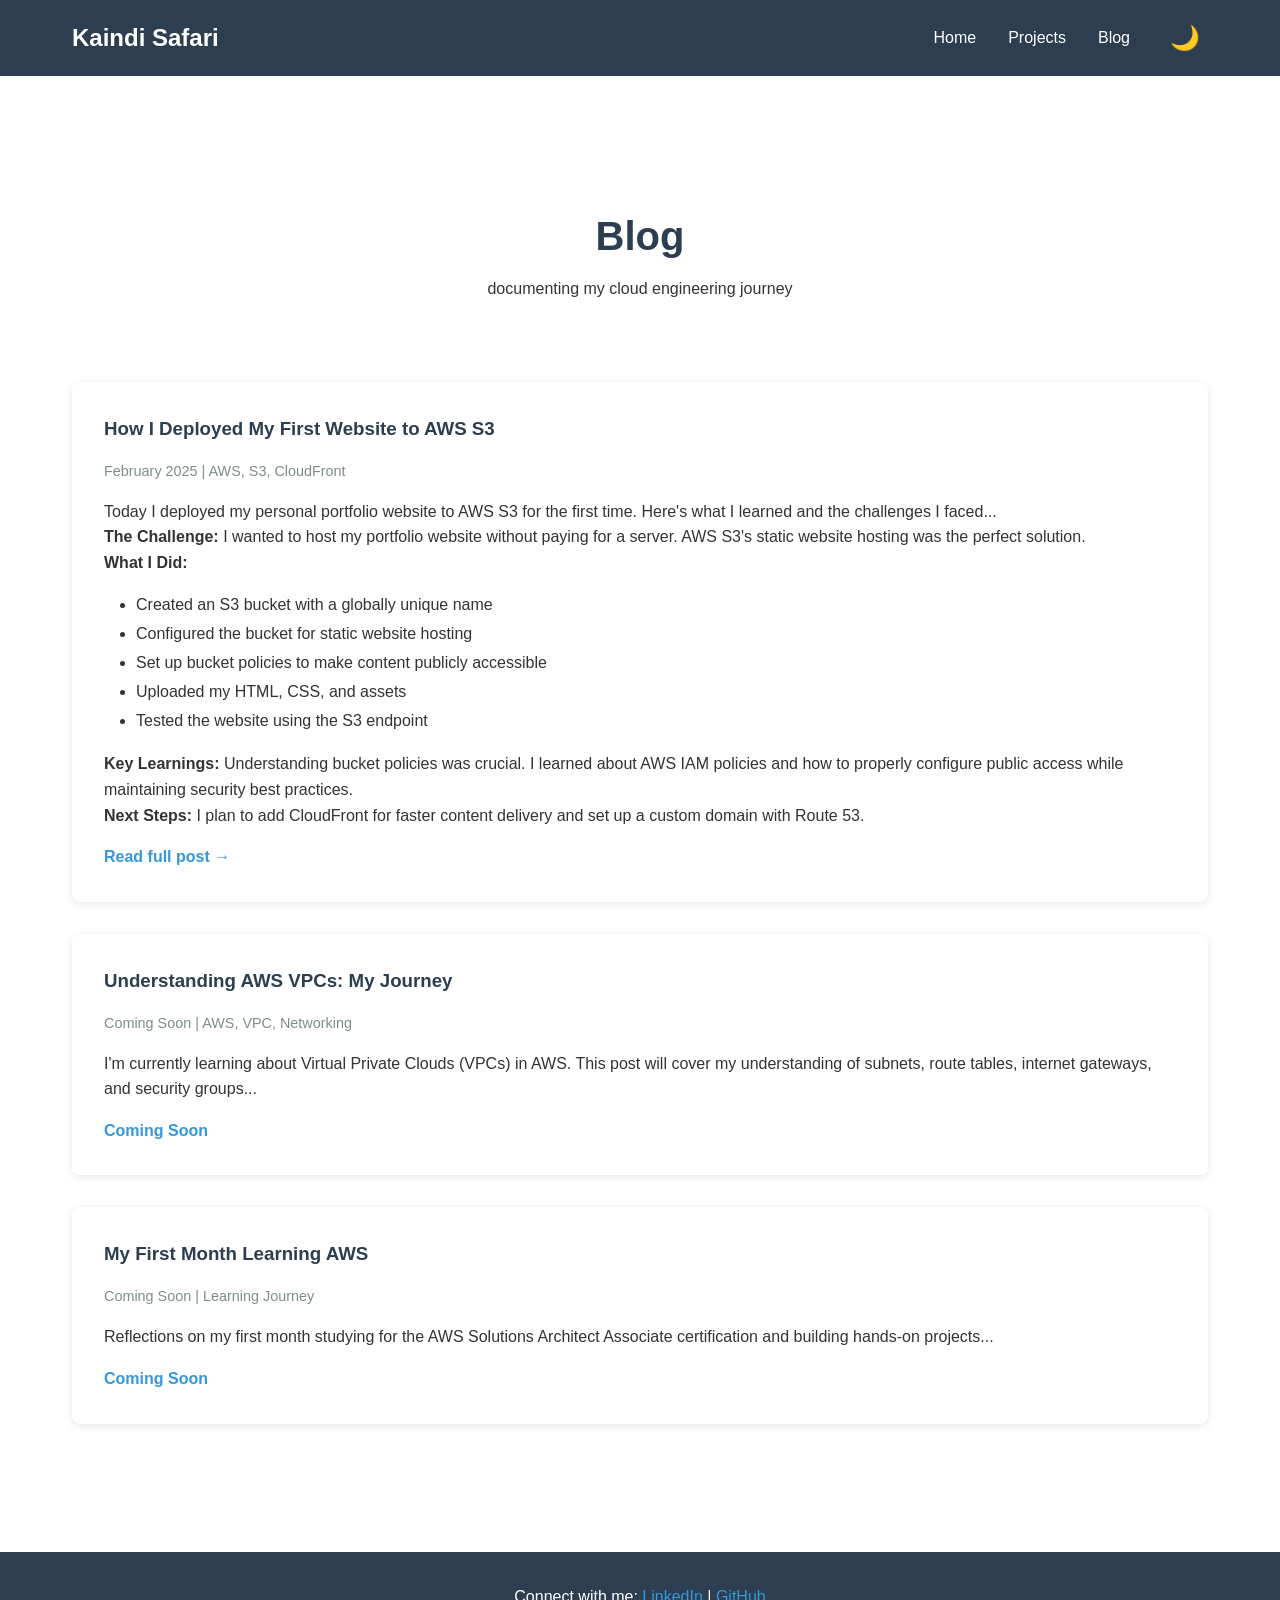
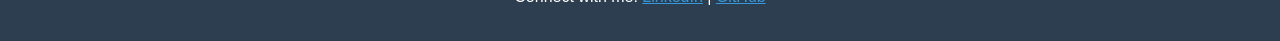
==== blog.html @ 981f3a14 "Initial commit: Portfolio website with dark mode" ====
<!DOCTYPE html>
<html lang="en">
<head>
    <meta charset="UTF-8">
    <meta name="viewport" content="width=device-width, initial-scale=1.0">
    <title>Blog - Kaindi Safari</title>
    <link rel="stylesheet" href="style.css">
</head>
<body>
    <header>
        <nav>
            <h1>Kaindi Safari</h1>
            <ul>
                <li><a href="index.html">Home</a></li>
                <li><a href="projects.html">Projects</a></li>
                <li><a href="blog.html">Blog</a></li>
                <li><button id="darkModeToggle">🌙</button></li>
            </ul>
        </nav>
    </header>

    <main>
        <section class="page-header">
            <h2>Blog</h2>
            <p> documenting my cloud engineering journey</p>
        </section>
        <article class="blog-post">
            <h3>How I Deployed My First Website to AWS S3</h3>
            <p class="post-meta">February 2025 | AWS, S3, CloudFront</p>
            <p>Today I deployed my personal portfolio website to AWS S3 for the first time. Here's what I learned and the challenges I faced...</p>
            <p><strong>The Challenge:</strong> I wanted to host my portfolio website without paying for a server. AWS S3's static website hosting was the perfect solution.</p>
            <p><strong>What I Did:</strong></p>
            <ul>
                <li>Created an S3 bucket with a globally unique name</li>
                <li>Configured the bucket for static website hosting</li>
                <li>Set up bucket policies to make content publicly accessible</li>
                <li>Uploaded my HTML, CSS, and assets</li>
                <li>Tested the website using the S3 endpoint</li>
            </ul>
            <p><strong>Key Learnings:</strong> Understanding bucket policies was crucial. I learned about AWS IAM policies and how to properly configure public access while maintaining security best practices.</p>
            <p><strong>Next Steps:</strong> I plan to add CloudFront for faster content delivery and set up a custom domain with Route 53.</p>
            <a href="#" class="read-more">Read full post →</a>
        </article>

        <article class="blog-post">
            <h3>Understanding AWS VPCs: My Journey</h3>
            <p class="post-meta">Coming Soon |  AWS, VPC, Networking</p>
            <p>I'm currently learning about Virtual Private Clouds (VPCs) in AWS. This post will cover my understanding of subnets, route tables, internet gateways, and security groups...</p>
            <a href="#" class="read-more">Coming Soon</a>
        </article>

        <article class="blog-post">
            <h3>My First Month Learning AWS</h3>
            <p class="post-meta"> Coming Soon |  Learning Journey</p>
            <p>Reflections on my first month studying for the AWS Solutions Architect Associate certification and building hands-on projects...</p>
            <a href="#" class="read-more">Coming Soon</a>
        </article>
    </main>

    <footer>
        <p>Connect with me: <a href="https://linkedin.com/in/kaindisafari">LinkedIn</a> | <a href="https://github.com/kaindisafari">GitHub</a></p>
    </footer>
    <script>
        const toggle = document.getElementById('darkModeToggle');
        
        // Check if user previously selected dark mode
        if (localStorage.getItem('darkMode') === 'enabled') {
            document.body.classList.add('dark-mode');
            toggle.textContent = '☀️';
        }
        
        // Toggle dark mode
        toggle.addEventListener('click', () => {
            document.body.classList.toggle('dark-mode');
            
            if (document.body.classList.contains('dark-mode')) {
                toggle.textContent = '☀️';
                localStorage.setItem('darkMode', 'enabled');
            } else {
                toggle.textContent = '🌙';
                localStorage.setItem('darkMode', 'disabled');
            }
        });
    </script>
</body>
</html>
---- style.css ----
* {
    margin: 0;
    padding: 0;
    box-sizing: border-box;
}

html {
    scroll-behavior: smooth;
}

body {
    font-family: -apple-system, BlinkMacSystemFont, 'Segoe UI', sans-serif;
    line-height: 1.6;
    color: #333;
    transition: background-color 0.3s, color 0.3s;
}

header {
    background: #2c3e50;
    color: white;
    padding: 1rem 0;
    transition: background-color 0.3s;
}

nav {
    max-width: 1200px;
    margin: 0 auto;
    padding: 0 2rem;
    display: flex;
    justify-content: space-between;
    align-items: center;
}

nav ul {
    display: flex;
    list-style: none;
    gap: 2rem;
    align-items: center;
}

nav a {
    color: white;
    text-decoration: none;
}

nav a:hover {
    color: #3498db;
}

/* Dark Mode Toggle Button */
#darkModeToggle {
    background: none;
    border: none;
    font-size: 1.5rem;
    cursor: pointer;
    padding: 0.5rem;
    transition: transform 0.3s;
}

#darkModeToggle:hover {
    transform: scale(1.2);
}

main {
    max-width: 1200px;
    margin: 0 auto;
    padding: 2rem;
}

.hero {
    text-align: center;
    padding: 4rem 0;
    background: linear-gradient(135deg, #667eea 0%, #764ba2 100%);
    color: white;
    margin: -2rem -2rem 2rem -2rem;
    transition: background 0.3s;
}

.hero h2 {
    font-size: 2.5rem;
    margin-bottom: 1rem;
}

section {
    margin: 3rem 0;
}

h3 {
    color: #2c3e50;
    margin-bottom: 1rem;
    border-bottom: 2px solid #3498db;
    padding-bottom: 0.5rem;
    transition: color 0.3s, border-color 0.3s;
}

.certifications ul {
    list-style: none;
    font-size: 1.1rem;
}

.certifications li {
    padding: 0.5rem 0;
}

footer {
    background: #2c3e50;
    color: white;
    text-align: center;
    padding: 2rem;
    margin-top: 4rem;
    transition: background-color 0.3s;
}

footer a {
    color: #3498db;
}

.skills-grid {
    display: grid;
    grid-template-columns: repeat(auto-fit, minmax(200px, 1fr));
    gap: 1rem;
    margin-top: 1rem;
}

.skill-item {
    background: #f8f9fa;
    padding: 1rem;
    border-radius: 8px;
    border-left: 4px solid #3498db;
    font-weight: 500;
    transition: background-color 0.3s, color 0.3s;
}

.learning ul {
    list-style: none;
    font-size: 1.1rem;
}

.learning li {
    padding: 0.5rem 0;
    padding-left: 1rem;
}

.page-header {
    text-align: center;
    padding: 3rem 0 2rem 0;
}

.page-header h2 {
    font-size: 2.5rem;
    color: #2c3e50;
    margin-bottom: 0.5rem;
    transition: color 0.3s;
}

.project {
    background: #f8f9fa;
    padding: 2rem;
    margin: 2rem 0;
    border-radius: 8px;
    border-left: 5px solid #3498db;
    transition: background-color 0.3s, color 0.3s;
}

.project h3 {
    color: #2c3e50;
    border: none;
    margin-bottom: 1rem;
}

.project p {
    margin: 0.5rem 0;
    line-height: 1.8;
}

.project strong {
    color: #2c3e50;
}

.project-link {
    display: inline-block;
    margin-top: 1rem;
    color: #3498db;
    text-decoration: none;
    font-weight: 600;
    transition: color 0.3s;
}

.project-link:hover {
    color: #2980b9;
}

.blog-post {
    background: white;
    padding: 2rem;
    margin: 2rem 0;
    border-radius: 8px;
    box-shadow: 0 2px 8px rgba(0,0,0,0.1);
    transition: background-color 0.3s, color 0.3s, box-shadow 0.3s;
}

.blog-post h3 {
    color: #2c3e50;
    border: none;
    margin-bottom: 0.5rem;
}

.post-meta {
    color: #7f8c8d;
    font-size: 0.9rem;
    margin-bottom: 1rem;
}

.blog-post ul {
    margin: 1rem 0 1rem 2rem;
    line-height: 1.8;
}

.read-more {
    display: inline-block;
    margin-top: 1rem;
    color: #3498db;
    text-decoration: none;
    font-weight: 600;
}

.read-more:hover {
    color: #2980b9;
}

/* ========== DARK MODE STYLES ========== */

body.dark-mode {
    background: #0d1117;
    color: #c9d1d9;
}

body.dark-mode header {
    background: #161b22;
}

body.dark-mode .hero {
    background: linear-gradient(135deg, #30363d 0%, #161b22 100%);
}

body.dark-mode h3 {
    color: #c9d1d9;
    border-bottom-color: #58a6ff;
}

body.dark-mode .skill-item {
    background: #161b22;
    color: #c9d1d9;
    border-left-color: #58a6ff;
}

body.dark-mode .project {
    background: #161b22;
    color: #c9d1d9;
    border-left-color: #58a6ff;
}

body.dark-mode .project h3 {
    color: #c9d1d9;
}

body.dark-mode .project strong {
    color: #c9d1d9;
}

body.dark-mode .blog-post {
    background: #161b22;
    color: #c9d1d9;
    box-shadow: 0 2px 8px rgba(0,0,0,0.5);
}

body.dark-mode .blog-post h3 {
    color: #c9d1d9;
}

body.dark-mode footer {
    background: #161b22;
}

body.dark-mode .page-header h2 {
    color: #c9d1d9;
}
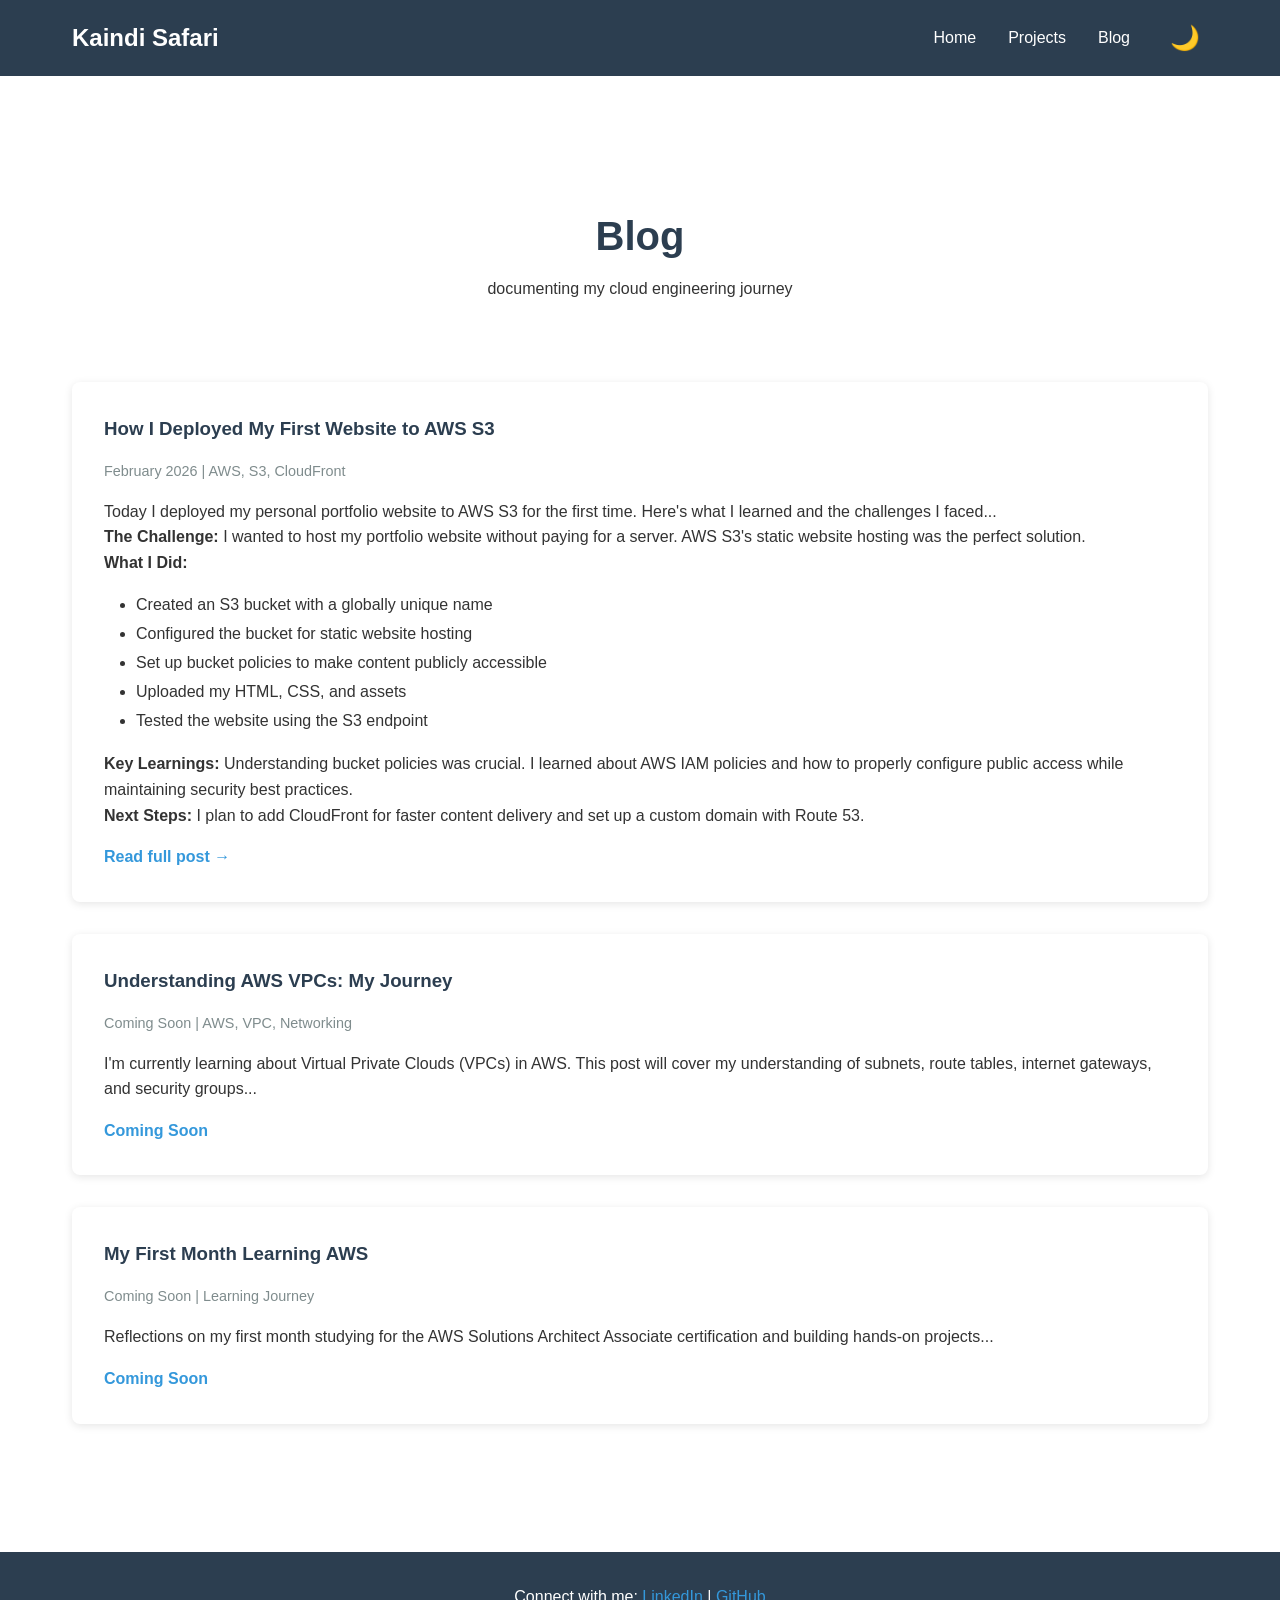
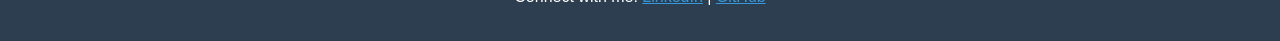
==== commit 795e7516: "changed few words in about me and certification" ====
--- a/blog.html
+++ b/blog.html
@@ -26,7 +26,7 @@
         </section>
         <article class="blog-post">
             <h3>How I Deployed My First Website to AWS S3</h3>
-            <p class="post-meta">February 2025 | AWS, S3, CloudFront</p>
+            <p class="post-meta">February 2026 | AWS, S3, CloudFront</p>
             <p>Today I deployed my personal portfolio website to AWS S3 for the first time. Here's what I learned and the challenges I faced...</p>
             <p><strong>The Challenge:</strong> I wanted to host my portfolio website without paying for a server. AWS S3's static website hosting was the perfect solution.</p>
             <p><strong>What I Did:</strong></p>
--- a/style.css
+++ b/style.css
@@ -284,4 +284,27 @@
 
 body.dark-mode .page-header h2 {
     color: #c9d1d9;
+}
+/* Project Images */
+.project-image {
+    margin: 1.5rem 0;
+    border-radius: 8px;
+    overflow: hidden;
+    box-shadow: 0 4px 12px rgba(0,0,0,0.1);
+}
+
+.project-image img {
+    width: 100%;
+    height: auto;
+    display: block;
+    transition: transform 0.3s;
+}
+
+.project-image:hover img {
+    transform: scale(1.02);
+}
+
+/* Dark mode adjustments for images */
+body.dark-mode .project-image {
+    box-shadow: 0 4px 12px rgba(0,0,0,0.5);
 }
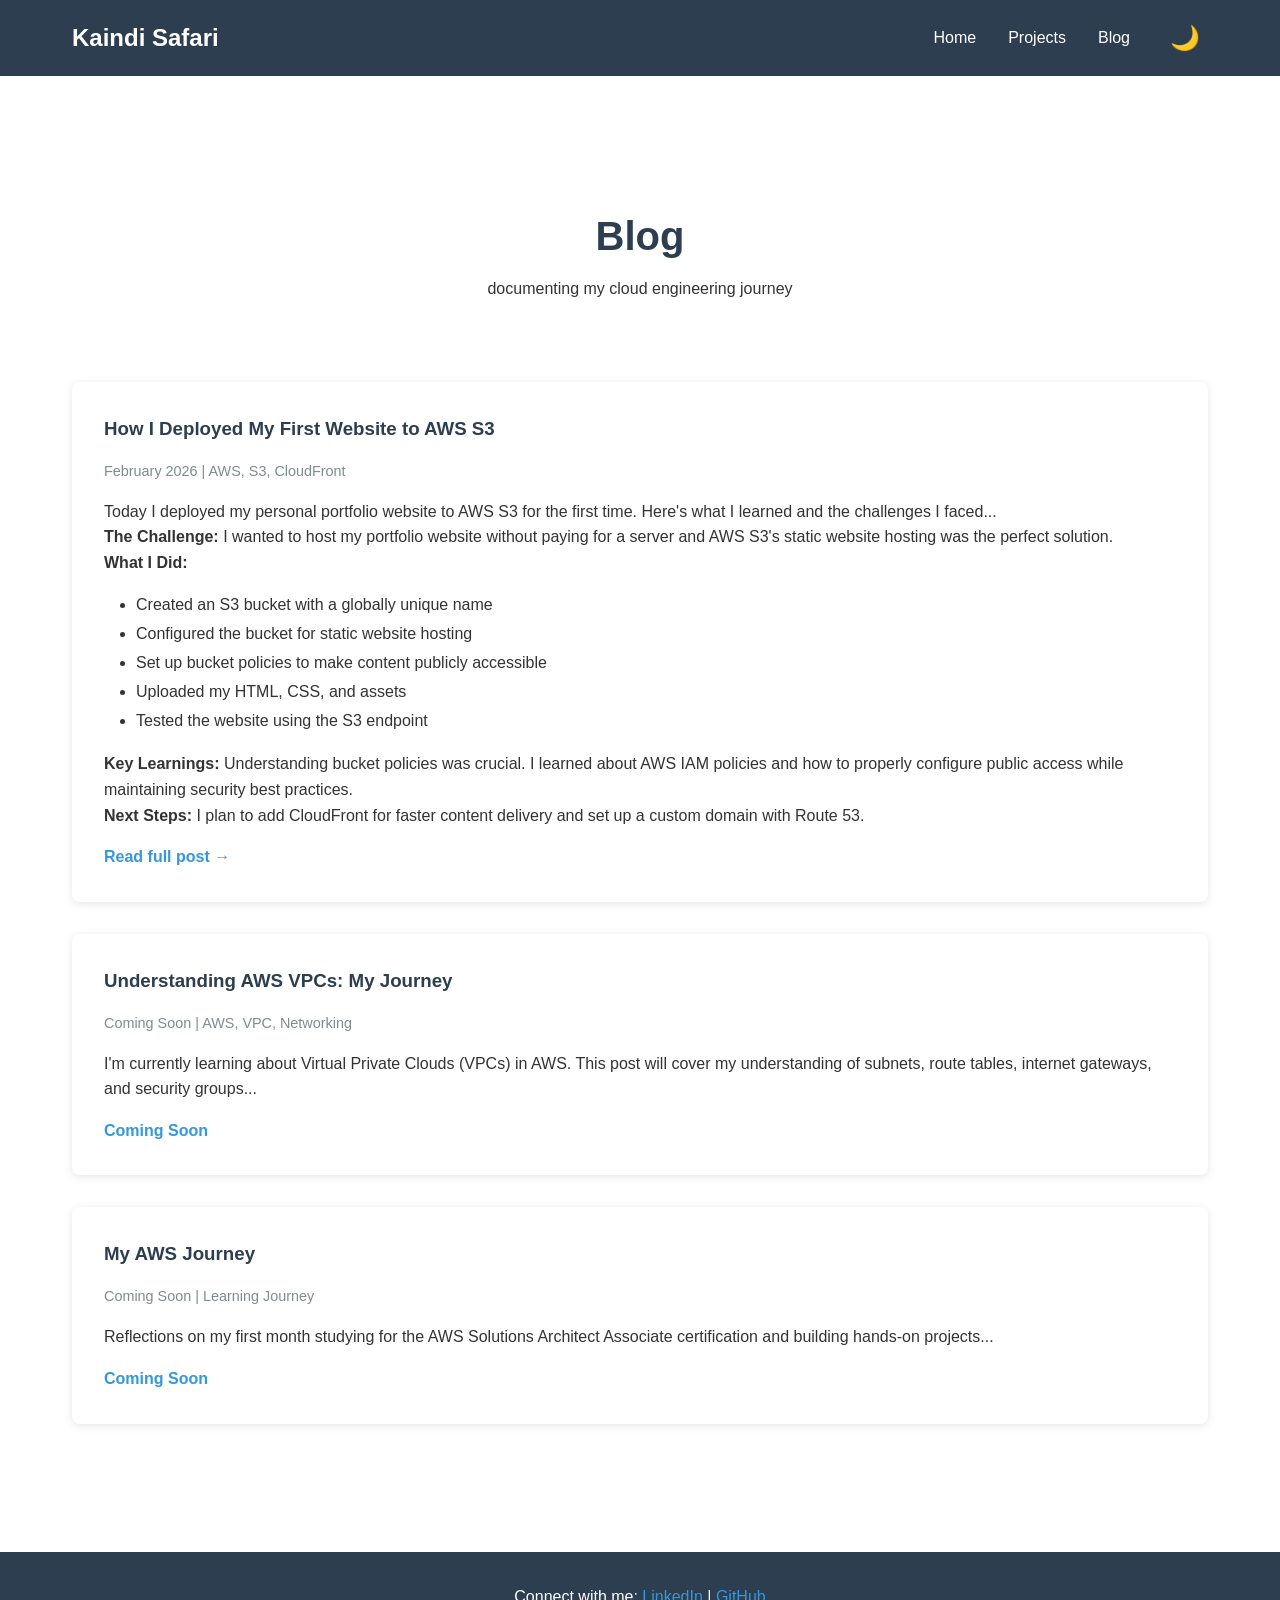
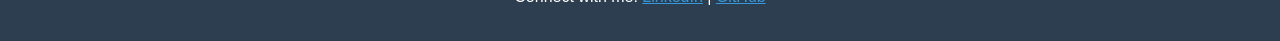
==== commit dcadc3df: "changed a few details on the blog post" ====
--- a/blog.html
+++ b/blog.html
@@ -28,7 +28,7 @@
             <h3>How I Deployed My First Website to AWS S3</h3>
             <p class="post-meta">February 2026 | AWS, S3, CloudFront</p>
             <p>Today I deployed my personal portfolio website to AWS S3 for the first time. Here's what I learned and the challenges I faced...</p>
-            <p><strong>The Challenge:</strong> I wanted to host my portfolio website without paying for a server. AWS S3's static website hosting was the perfect solution.</p>
+            <p><strong>The Challenge:</strong> I wanted to host my portfolio website without paying for a server and AWS S3's static website hosting was the perfect solution.</p>
             <p><strong>What I Did:</strong></p>
             <ul>
                 <li>Created an S3 bucket with a globally unique name</li>
@@ -50,7 +50,7 @@
         </article>
 
         <article class="blog-post">
-            <h3>My First Month Learning AWS</h3>
+            <h3>My AWS Journey</h3>
             <p class="post-meta"> Coming Soon |  Learning Journey</p>
             <p>Reflections on my first month studying for the AWS Solutions Architect Associate certification and building hands-on projects...</p>
             <a href="#" class="read-more">Coming Soon</a>
--- a/style.css
+++ b/style.css
@@ -307,4 +307,49 @@
 /* Dark mode adjustments for images */
 body.dark-mode .project-image {
     box-shadow: 0 4px 12px rgba(0,0,0,0.5);
+}
+/* Project Section Headers */
+.project-section-header {
+    margin: 4rem 0 2rem 0;
+    padding: 1.5rem;
+    background: linear-gradient(135deg, #667eea 0%, #764ba2 100%);
+    border-radius: 12px;
+    text-align: center;
+}
+
+.project-section-header h2 {
+    color: white;
+    margin: 0;
+    font-size: 2rem;
+}
+
+/* Project Images Grid for Multiple Images */
+.project-images-grid {
+    display: grid;
+    grid-template-columns: repeat(auto-fit, minmax(250px, 1fr));
+    gap: 1rem;
+    margin: 1.5rem 0;
+}
+
+/* Project Status Badge */
+.project-status {
+    display: inline-block;
+    margin-top: 1rem;
+    padding: 0.75rem 1.5rem;
+    background: #fff3cd;
+    border-left: 4px solid #ffc107;
+    border-radius: 8px;
+    color: #856404;
+    font-weight: 600;
+}
+
+/* Dark Mode Updates */
+body.dark-mode .project-section-header {
+    background: linear-gradient(135deg, #434343 0%, #1a1a1a 100%);
+}
+
+body.dark-mode .project-status {
+    background: #2d2d2d;
+    border-left-color: #ffc107;
+    color: #ffc107;
 }
